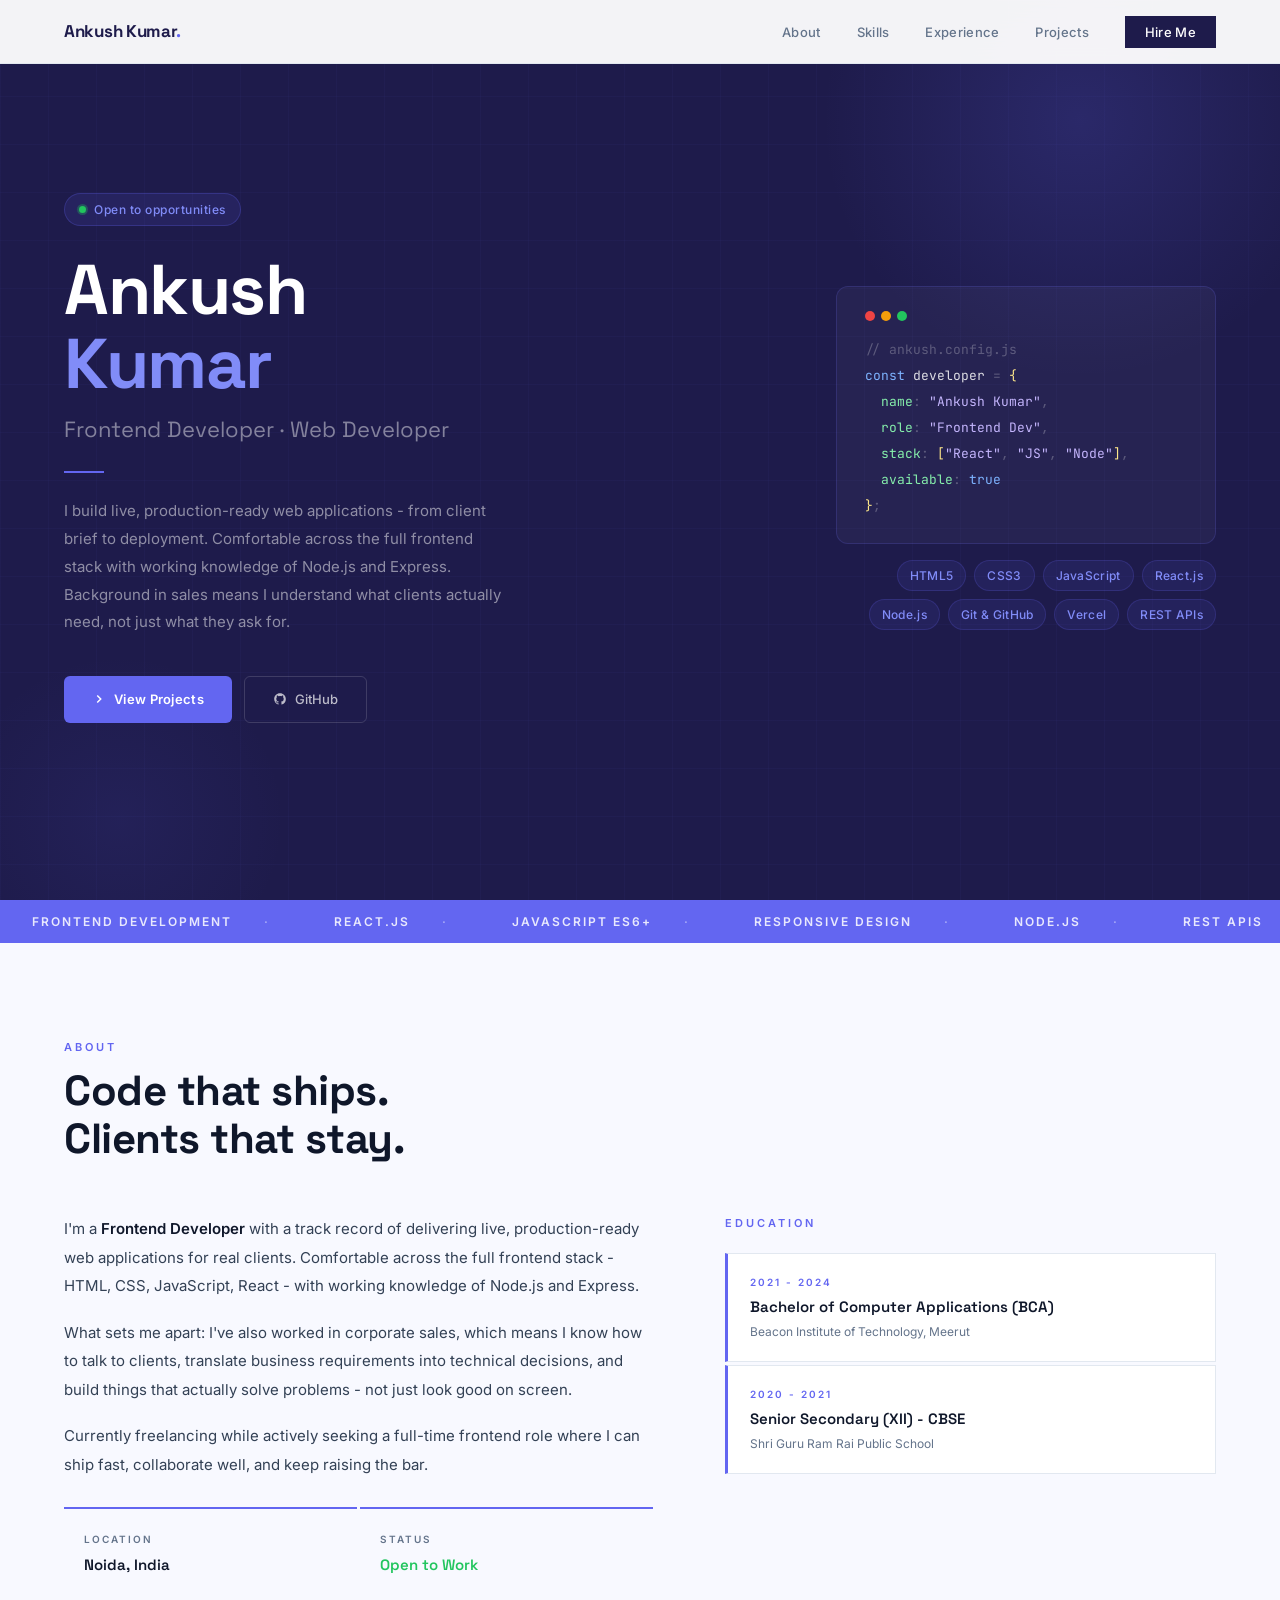
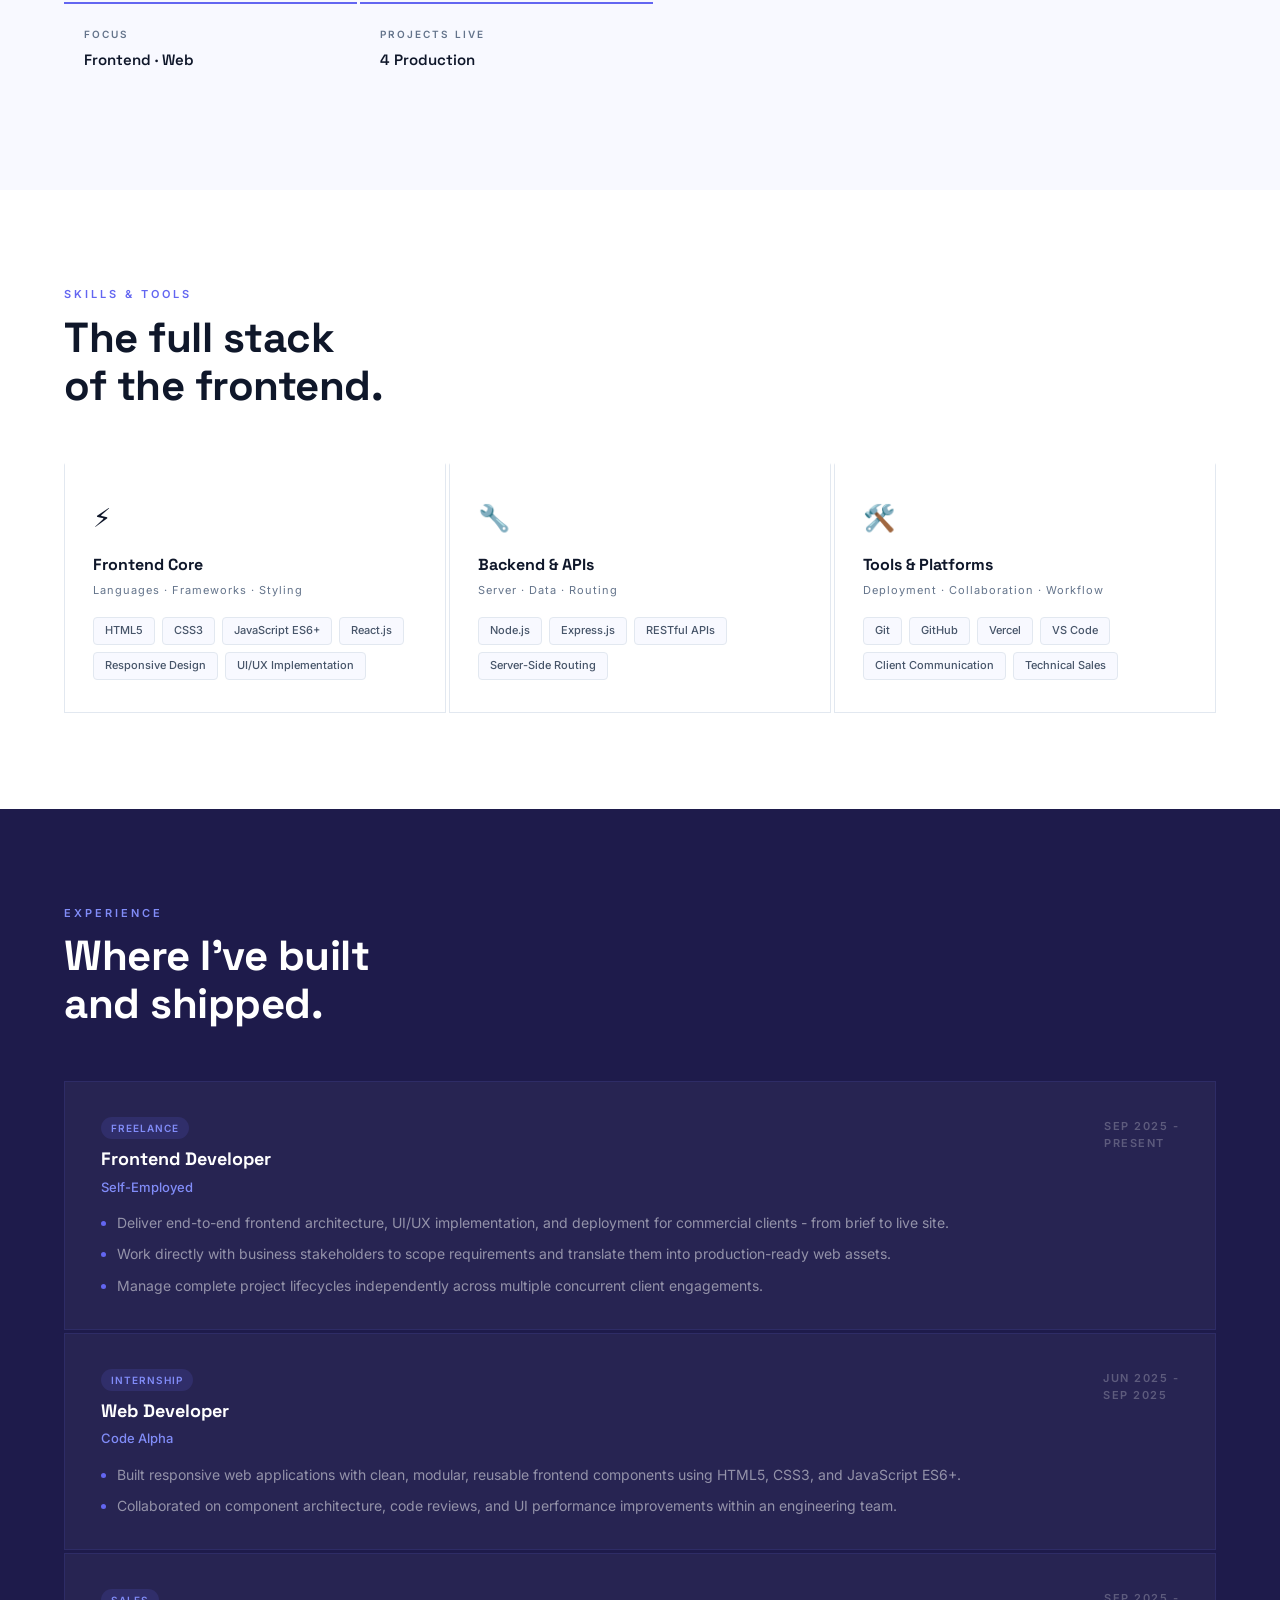
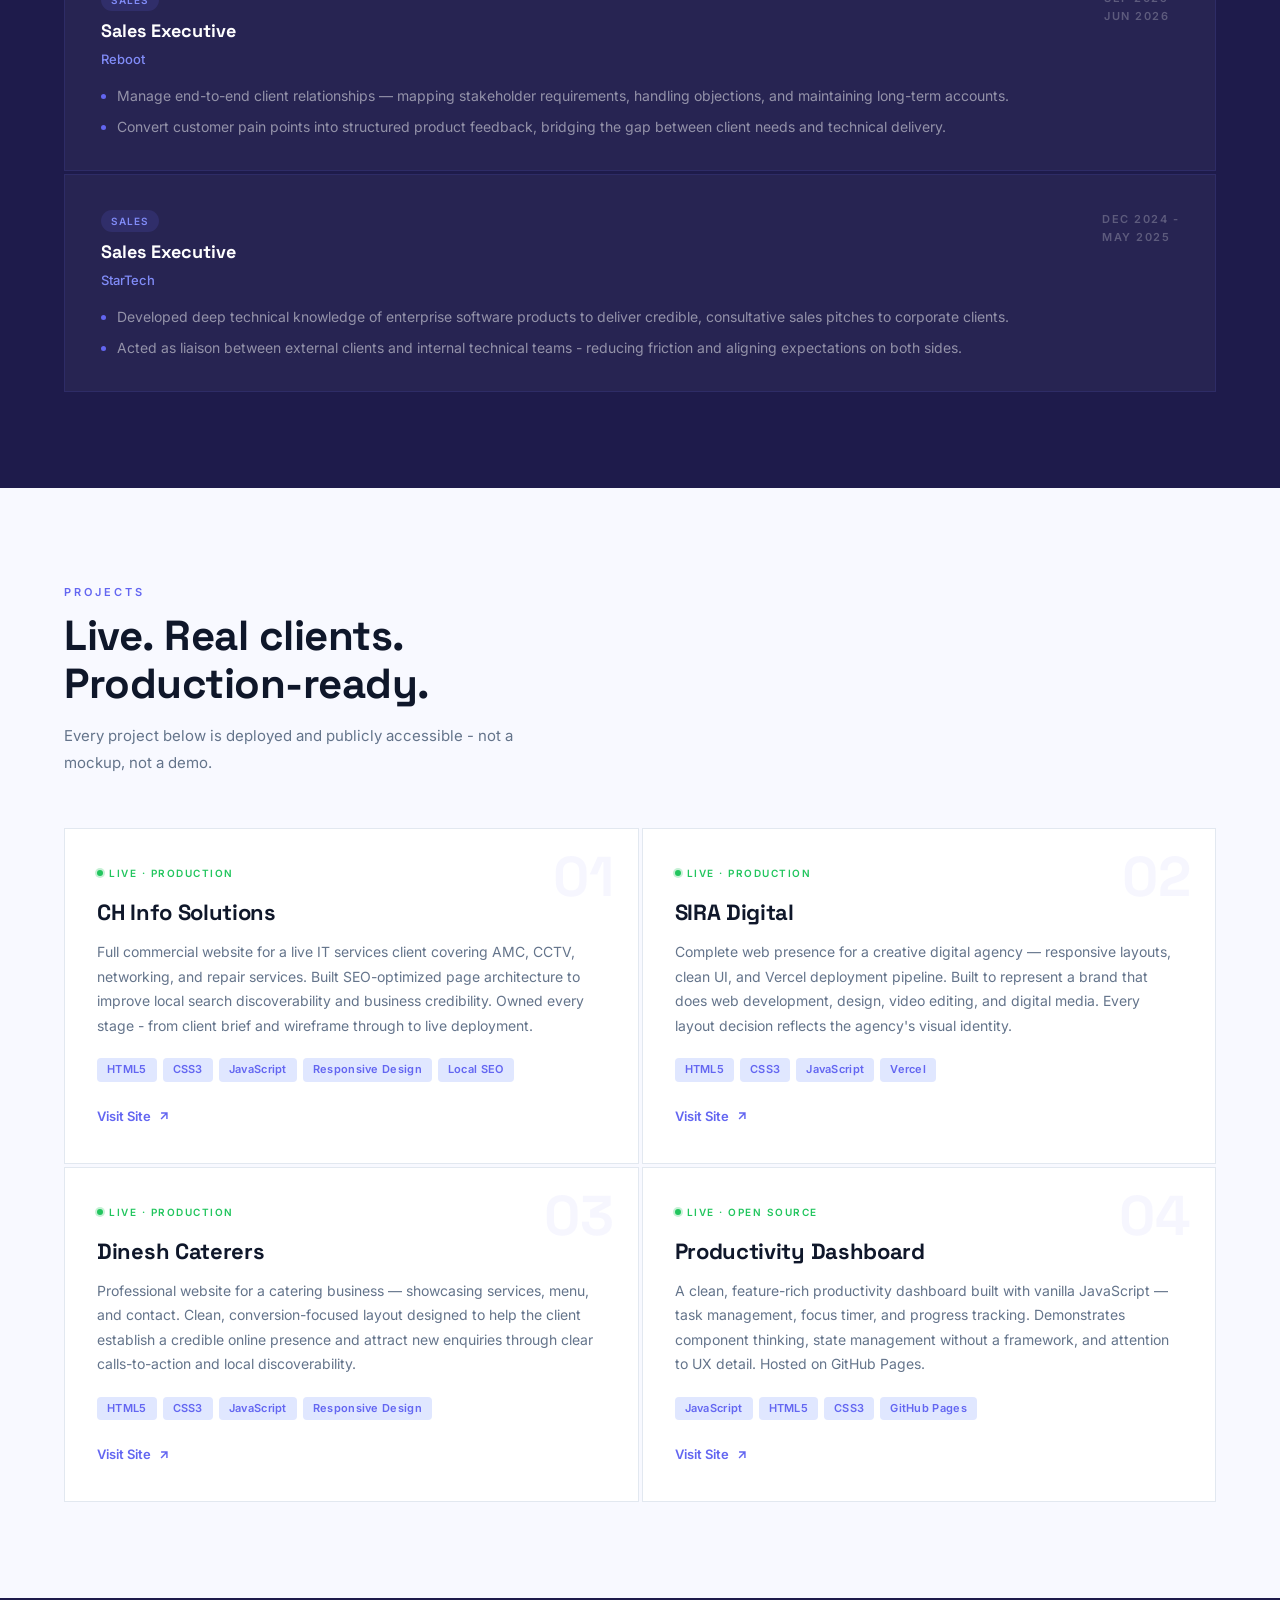
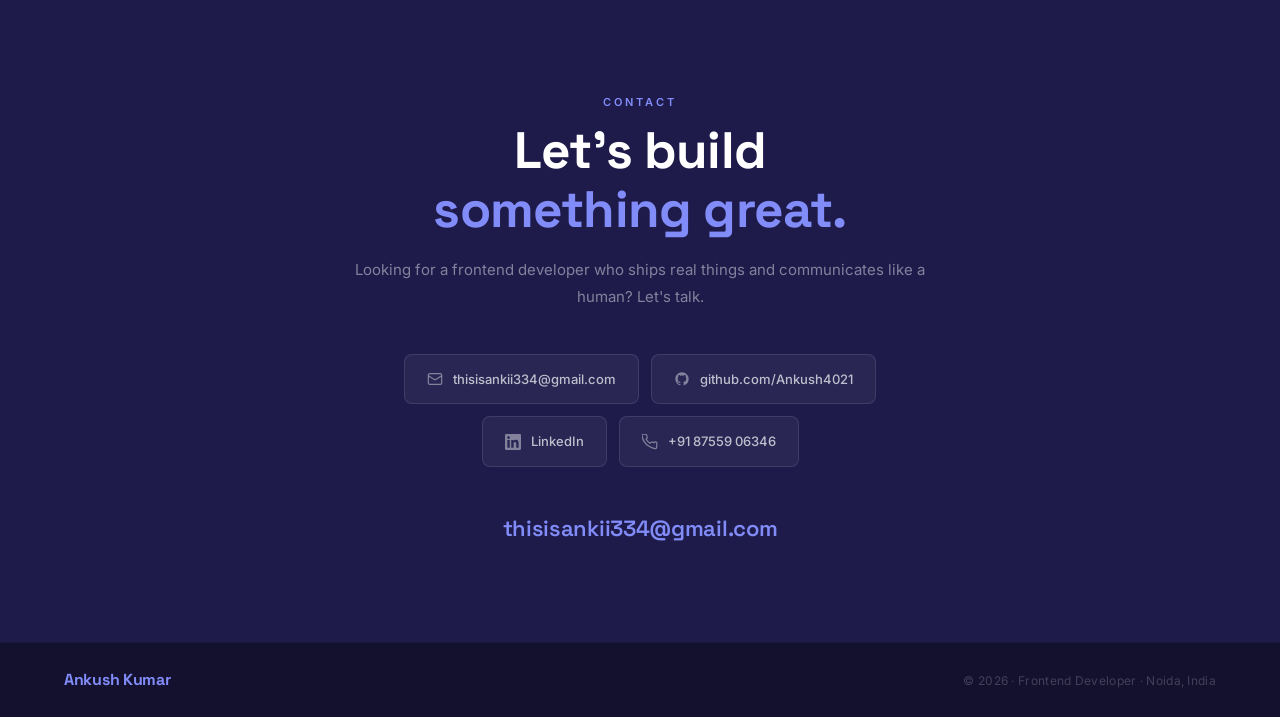
==== ankush-portfolio.html @ cf4b11f2 "Portfolio" ====
<!DOCTYPE html>
<html lang="en">
<head>
  <meta charset="UTF-8">
  <meta name="viewport" content="width=device-width, initial-scale=1.0">
  <title>Ankush Kumar — Frontend Developer</title>
  <meta name="description" content="Frontend Developer building production-ready web applications. HTML, CSS, JavaScript, React — Noida, India.">
  <link rel="preconnect" href="https://fonts.googleapis.com">
  <link rel="preconnect" href="https://fonts.gstatic.com" crossorigin>
  <link href="https://fonts.googleapis.com/css2?family=Inter:wght@300;400;500;600&family=Space+Grotesk:wght@400;500;600;700;800&family=JetBrains+Mono:wght@400;500&display=swap" rel="stylesheet">
  <link rel="stylesheet" href="ankush-portfolio.css">
</head>
<body>

<!-- ── NAV ───────────────────────────────────── -->
<nav>
  <a href="#" class="nav-logo">Ankush Kumar<span>.</span></a>
  <ul class="nav-links">
    <li><a href="#about">About</a></li>
    <li><a href="#skills">Skills</a></li>
    <li><a href="#experience">Experience</a></li>
    <li><a href="#projects">Projects</a></li>
    <li><a href="#contact" class="nav-cta">Hire Me</a></li>
  </ul>
</nav>

<!-- ── HERO ──────────────────────────────────── -->
<section class="hero" id="home">
  <div class="hero-glow"></div>
  <div class="hero-glow2"></div>

  <div class="hero-left">
    <div class="hero-badge">Open to opportunities</div>
    <h1 class="hero-name">Ankush<br><span>Kumar</span></h1>
    <p class="hero-role">Frontend Developer · Web Developer</p>
    <div class="hero-divider"></div>
    <p class="hero-bio">
      I build live, production-ready web applications - from client brief to deployment. 
      Comfortable across the full frontend stack with working knowledge of Node.js and Express. 
      Background in sales means I understand what clients actually need, not just what they ask for.
    </p>
    <div class="hero-ctas">
      <a href="#projects" class="btn-primary">
        <svg width="14" height="14" viewBox="0 0 24 24" fill="none" stroke="currentColor" stroke-width="2.5"><path d="M9 18l6-6-6-6"/></svg>
        View Projects
      </a>
      <a href="https://github.com/Ankush4021" target="_blank" class="btn-outline">
        <svg width="14" height="14" viewBox="0 0 24 24" fill="currentColor"><path d="M12 2C6.477 2 2 6.484 2 12.017c0 4.425 2.865 8.18 6.839 9.504.5.092.682-.217.682-.483 0-.237-.008-.868-.013-1.703-2.782.605-3.369-1.343-3.369-1.343-.454-1.158-1.11-1.466-1.11-1.466-.908-.62.069-.608.069-.608 1.003.07 1.531 1.032 1.531 1.032.892 1.53 2.341 1.088 2.91.832.092-.647.35-1.088.636-1.338-2.22-.253-4.555-1.113-4.555-4.951 0-1.093.39-1.988 1.029-2.688-.103-.253-.446-1.272.098-2.65 0 0 .84-.27 2.75 1.026A9.564 9.564 0 0112 6.844c.85.004 1.705.115 2.504.337 1.909-1.296 2.747-1.027 2.747-1.027.546 1.379.202 2.398.1 2.651.64.7 1.028 1.595 1.028 2.688 0 3.848-2.339 4.695-4.566 4.943.359.309.678.92.678 1.855 0 1.338-.012 2.419-.012 2.747 0 .268.18.58.688.482A10.019 10.019 0 0022 12.017C22 6.484 17.522 2 12 2z"/></svg>
        GitHub
      </a>
    </div>
  </div>

  <div class="hero-right">
    <div class="hero-code-card">
      <div class="hcc-dots">
        <span></span><span></span><span></span>
      </div>
      <div class="hcc-code">
        <div><span class="c-grey">// ankush.config.js</span></div>
        <div><span class="c-blue">const</span> <span class="c-white">developer</span> <span class="c-grey">=</span> <span class="c-yellow">{</span></div>
        <div>&nbsp;&nbsp;<span class="c-green">name</span><span class="c-grey">:</span> <span class="c-purple">"Ankush Kumar"</span><span class="c-grey">,</span></div>
        <div>&nbsp;&nbsp;<span class="c-green">role</span><span class="c-grey">:</span> <span class="c-purple">"Frontend Dev"</span><span class="c-grey">,</span></div>
        <div>&nbsp;&nbsp;<span class="c-green">stack</span><span class="c-grey">:</span> <span class="c-yellow">[</span><span class="c-purple">"React"</span><span class="c-grey">,</span> <span class="c-purple">"JS"</span><span class="c-grey">,</span> <span class="c-purple">"Node"</span><span class="c-yellow">]</span><span class="c-grey">,</span></div>
        <div>&nbsp;&nbsp;<span class="c-green">available</span><span class="c-grey">:</span> <span class="c-blue">true</span></div>
        <div><span class="c-yellow">}</span><span class="c-grey">;</span><span class="cursor-blink" style="color:var(--electric2)">▌</span></div>
      </div>
    </div>
    <div class="hero-stack-pills">
      <span class="stack-pill">HTML5</span>
      <span class="stack-pill">CSS3</span>
      <span class="stack-pill">JavaScript</span>
      <span class="stack-pill">React.js</span>
      <span class="stack-pill">Node.js</span>
      <span class="stack-pill">Git & GitHub</span>
      <span class="stack-pill">Vercel</span>
      <span class="stack-pill">REST APIs</span>
    </div>
  </div>
</section>

<!-- ── TICKER ─────────────────────────────────── -->
<div class="ticker">
  <div class="ticker-track">
    <span class="ticker-item">Frontend Development</span>
    <span class="ticker-item">React.js</span>
    <span class="ticker-item">JavaScript ES6+</span>
    <span class="ticker-item">Responsive Design</span>
    <span class="ticker-item">Node.js</span>
    <span class="ticker-item">REST APIs</span>
    <span class="ticker-item">Git & GitHub</span>
    <span class="ticker-item">Vercel Deployment</span>
    <span class="ticker-item">UI/UX Implementation</span>
    <span class="ticker-item">Client Solutions</span>
    <!-- duplicate for seamless loop -->
    <span class="ticker-item">Frontend Development</span>
    <span class="ticker-item">React.js</span>
    <span class="ticker-item">JavaScript ES6+</span>
    <span class="ticker-item">Responsive Design</span>
    <span class="ticker-item">Node.js</span>
    <span class="ticker-item">REST APIs</span>
    <span class="ticker-item">Git & GitHub</span>
    <span class="ticker-item">Vercel Deployment</span>
    <span class="ticker-item">UI/UX Implementation</span>
    <span class="ticker-item">Client Solutions</span>
  </div>
</div>

<!-- ── ABOUT ──────────────────────────────────── -->
<section id="about" class="section section--alt">
  <div class="rv">
    <div class="eyebrow">About</div>
    <h2 class="section-heading">Code that ships.<br>Clients that stay.</h2>
  </div>
  <div class="about-grid">
    <div class="about-body rv d1">
      <p>
        I'm a <strong>Frontend Developer</strong> with a track record of delivering live, production-ready web applications for real clients. Comfortable across the full frontend stack - HTML, CSS, JavaScript, React - with working knowledge of Node.js and Express.
      </p>
      <p>
        What sets me apart: I've also worked in corporate sales, which means I know how to talk to clients, translate business requirements into technical decisions, and build things that actually solve problems - not just look good on screen.
      </p>
      <p>
        Currently freelancing while actively seeking a full-time frontend role where I can ship fast, collaborate well, and keep raising the bar.
      </p>
      <div class="about-highlights">
        <div class="ah-card">
          <div class="ah-label">Location</div>
          <div class="ah-value">Noida, India</div>
        </div>
        <div class="ah-card">
          <div class="ah-label">Status</div>
          <div class="ah-value" style="color:#22c55e">Open to Work</div>
        </div>
        <div class="ah-card">
          <div class="ah-label">Focus</div>
          <div class="ah-value">Frontend · Web</div>
        </div>
        <div class="ah-card">
          <div class="ah-label">Projects Live</div>
          <div class="ah-value">4 Production</div>
        </div>
      </div>
    </div>
    <div class="rv d2">
      <div class="eyebrow" style="margin-bottom: 20px;">Education</div>
      <div class="edu-stack">
        <div class="edu-item">
          <div class="edu-year">2021 - 2024</div>
          <div class="edu-deg">Bachelor of Computer Applications (BCA)</div>
          <div class="edu-inst">Beacon Institute of Technology, Meerut</div>
        </div>
        <div class="edu-item">
          <div class="edu-year">2020 - 2021</div>
          <div class="edu-deg">Senior Secondary (XII) - CBSE</div>
          <div class="edu-inst">Shri Guru Ram Rai Public School</div>
        </div>
      </div>
    </div>
  </div>
</section>

<!-- ── SKILLS ─────────────────────────────────── -->
<section id="skills" class="section">
  <div class="rv">
    <div class="eyebrow">Skills & Tools</div>
    <h2 class="section-heading">The full stack<br>of the frontend.</h2>
  </div>
  <div class="skills-grid">
    <div class="skill-card rv d1">
      <div class="skill-icon">⚡</div>
      <div class="skill-cat">Frontend Core</div>
      <div class="skill-sub">Languages · Frameworks · Styling</div>
      <div class="tags">
        <span class="tag">HTML5</span>
        <span class="tag">CSS3</span>
        <span class="tag">JavaScript ES6+</span>
        <span class="tag">React.js</span>
        <span class="tag">Responsive Design</span>
        <span class="tag">UI/UX Implementation</span>
      </div>
    </div>
    <div class="skill-card rv d2">
      <div class="skill-icon">🔧</div>
      <div class="skill-cat">Backend & APIs</div>
      <div class="skill-sub">Server · Data · Routing</div>
      <div class="tags">
        <span class="tag">Node.js</span>
        <span class="tag">Express.js</span>
        <span class="tag">RESTful APIs</span>
        <span class="tag">Server-Side Routing</span>
      </div>
    </div>
    <div class="skill-card rv d3">
      <div class="skill-icon">🛠️</div>
      <div class="skill-cat">Tools & Platforms</div>
      <div class="skill-sub">Deployment · Collaboration · Workflow</div>
      <div class="tags">
        <span class="tag">Git</span>
        <span class="tag">GitHub</span>
        <span class="tag">Vercel</span>
        <span class="tag">VS Code</span>
        <span class="tag">Client Communication</span>
        <span class="tag">Technical Sales</span>
      </div>
    </div>
  </div>
</section>

<!-- ── EXPERIENCE ─────────────────────────────── -->
<section id="experience" class="section section--dark">
  <div class="rv">
    <div class="eyebrow" style="color:var(--electric2)">Experience</div>
    <h2 class="section-heading section-heading--light">Where I've built<br>and shipped.</h2>
  </div>
  <div class="exp-list">

    <div class="exp-card rv d1">
      <div>
        <div class="exp-type">Freelance</div>
        <div class="exp-role">Frontend Developer</div>
        <div class="exp-company">Self-Employed</div>
        <ul class="exp-points">
          <li>Deliver end-to-end frontend architecture, UI/UX implementation, and deployment for commercial clients - from brief to live site.</li>
          <li>Work directly with business stakeholders to scope requirements and translate them into production-ready web assets.</li>
          <li>Manage complete project lifecycles independently across multiple concurrent client engagements.</li>
        </ul>
      </div>
      <div class="exp-period">Sep 2025 -<br>Present</div>
    </div>

    <div class="exp-card rv d2">
      <div>
        <div class="exp-type">Internship</div>
        <div class="exp-role">Web Developer</div>
        <div class="exp-company">Code Alpha</div>
        <ul class="exp-points">
          <li>Built responsive web applications with clean, modular, reusable frontend components using HTML5, CSS3, and JavaScript ES6+.</li>
          <li>Collaborated on component architecture, code reviews, and UI performance improvements within an engineering team.</li>
        </ul>
      </div>
      <div class="exp-period">Jun 2025 -<br>Sep 2025</div>
    </div>

    <div class="exp-card rv d3">
      <div>
        <div class="exp-type">Sales</div>
        <div class="exp-role">Sales Executive</div>
        <div class="exp-company">Reboot</div>
        <ul class="exp-points">
          <li>Manage end-to-end client relationships — mapping stakeholder requirements, handling objections, and maintaining long-term accounts.</li>
          <li>Convert customer pain points into structured product feedback, bridging the gap between client needs and technical delivery.</li>
        </ul>
      </div>
      <div class="exp-period">Sep 2025 -<br>Jun 2026</div>
    </div>

    <div class="exp-card rv d4">
      <div>
        <div class="exp-type">Sales</div>
        <div class="exp-role">Sales Executive</div>
        <div class="exp-company">StarTech</div>
        <ul class="exp-points">
          <li>Developed deep technical knowledge of enterprise software products to deliver credible, consultative sales pitches to corporate clients.</li>
          <li>Acted as liaison between external clients and internal technical teams - reducing friction and aligning expectations on both sides.</li>
        </ul>
      </div>
      <div class="exp-period">Dec 2024 -<br>May 2025</div>
    </div>

  </div>
</section>

<!-- ── PROJECTS ───────────────────────────────── -->
<section id="projects" class="section section--alt">
  <div class="rv">
    <div class="eyebrow">Projects</div>
    <h2 class="section-heading">Live. Real clients.<br>Production-ready.</h2>
    <p class="section-sub">Every project below is deployed and publicly accessible - not a mockup, not a demo.</p>
  </div>
  <div class="projects-grid">

    <div class="proj-card rv d1">
      <div class="proj-num">01</div>
      <div class="proj-live">Live · Production</div>
      <div class="proj-title">CH Info Solutions</div>
      <p class="proj-desc">
        Full commercial website for a live IT services client covering AMC, CCTV, networking, and repair services. Built SEO-optimized page architecture to improve local search discoverability and business credibility. Owned every stage - from client brief and wireframe through to live deployment.
      </p>
      <div class="proj-stack">
        <span class="proj-tag">HTML5</span>
        <span class="proj-tag">CSS3</span>
        <span class="proj-tag">JavaScript</span>
        <span class="proj-tag">Responsive Design</span>
        <span class="proj-tag">Local SEO</span>
      </div>
      <a href="https://www.chinfosolutions.com/" target="_blank" class="proj-link">
        Visit Site
        <svg viewBox="0 0 24 24" fill="none" stroke="currentColor" stroke-width="2.5"><path d="M7 17L17 7M7 7h10v10"/></svg>
      </a>
    </div>

    <div class="proj-card rv d2">
      <div class="proj-num">02</div>
      <div class="proj-live">Live · Production</div>
      <div class="proj-title">SIRA Digital</div>
      <p class="proj-desc">
        Complete web presence for a creative digital agency — responsive layouts, clean UI, and Vercel deployment pipeline. Built to represent a brand that does web development, design, video editing, and digital media. Every layout decision reflects the agency's visual identity.
      </p>
      <div class="proj-stack">
        <span class="proj-tag">HTML5</span>
        <span class="proj-tag">CSS3</span>
        <span class="proj-tag">JavaScript</span>
        <span class="proj-tag">Vercel</span>
      </div>
      <a href="https://sira-digital-agency-pfki.vercel.app/" target="_blank" class="proj-link">
        Visit Site
        <svg viewBox="0 0 24 24" fill="none" stroke="currentColor" stroke-width="2.5"><path d="M7 17L17 7M7 7h10v10"/></svg>
      </a>
    </div>

    <div class="proj-card rv d3">
      <div class="proj-num">03</div>
      <div class="proj-live">Live · Production</div>
      <div class="proj-title">Dinesh Caterers</div>
      <p class="proj-desc">
        Professional website for a catering business — showcasing services, menu, and contact. Clean, conversion-focused layout designed to help the client establish a credible online presence and attract new enquiries through clear calls-to-action and local discoverability.
      </p>
      <div class="proj-stack">
        <span class="proj-tag">HTML5</span>
        <span class="proj-tag">CSS3</span>
        <span class="proj-tag">JavaScript</span>
        <span class="proj-tag">Responsive Design</span>
      </div>
      <a href="https://dineshcaterers.com/" target="_blank" class="proj-link">
        Visit Site
        <svg viewBox="0 0 24 24" fill="none" stroke="currentColor" stroke-width="2.5"><path d="M7 17L17 7M7 7h10v10"/></svg>
      </a>
    </div>

    <div class="proj-card rv d4">
      <div class="proj-num">04</div>
      <div class="proj-live">Live · Open Source</div>
      <div class="proj-title">Productivity Dashboard</div>
      <p class="proj-desc">
        A clean, feature-rich productivity dashboard built with vanilla JavaScript — task management, focus timer, and progress tracking. Demonstrates component thinking, state management without a framework, and attention to UX detail. Hosted on GitHub Pages.
      </p>
      <div class="proj-stack">
        <span class="proj-tag">JavaScript</span>
        <span class="proj-tag">HTML5</span>
        <span class="proj-tag">CSS3</span>
        <span class="proj-tag">GitHub Pages</span>
      </div>
      <a href="https://ankush4021.github.io/Productivity-DashBoard/" target="_blank" class="proj-link">
        Visit Site
        <svg viewBox="0 0 24 24" fill="none" stroke="currentColor" stroke-width="2.5"><path d="M7 17L17 7M7 7h10v10"/></svg>
      </a>
    </div>

  </div>
</section>

<!-- ── CONTACT ────────────────────────────────── -->
<section id="contact" class="section section--dark">
  <div class="contact-inner">
    <div class="eyebrow rv" style="color:var(--electric2)">Contact</div>
    <h2 class="contact-heading rv d1">
      Let's build<br><span>something great.</span>
    </h2>
    <p class="contact-sub rv d2">
      Looking for a frontend developer who ships real things and communicates like a human? Let's talk.
    </p>
    <div class="contact-links rv d3">
      <a href="mailto:thisisankii334@gmail.com" class="contact-link">
        <svg viewBox="0 0 24 24" fill="none" stroke="currentColor" stroke-width="1.8"><rect x="2" y="4" width="20" height="16" rx="2"/><path d="m22 7-8.97 5.7a1.94 1.94 0 0 1-2.06 0L2 7"/></svg>
        thisisankii334@gmail.com
      </a>
      <a href="https://github.com/Ankush4021" target="_blank" class="contact-link">
        <svg viewBox="0 0 24 24" fill="currentColor"><path d="M12 2C6.477 2 2 6.484 2 12.017c0 4.425 2.865 8.18 6.839 9.504.5.092.682-.217.682-.483 0-.237-.008-.868-.013-1.703-2.782.605-3.369-1.343-3.369-1.343-.454-1.158-1.11-1.466-1.11-1.466-.908-.62.069-.608.069-.608 1.003.07 1.531 1.032 1.531 1.032.892 1.53 2.341 1.088 2.91.832.092-.647.35-1.088.636-1.338-2.22-.253-4.555-1.113-4.555-4.951 0-1.093.39-1.988 1.029-2.688-.103-.253-.446-1.272.098-2.65 0 0 .84-.27 2.75 1.026A9.564 9.564 0 0112 6.844c.85.004 1.705.115 2.504.337 1.909-1.296 2.747-1.027 2.747-1.027.546 1.379.202 2.398.1 2.651.64.7 1.028 1.595 1.028 2.688 0 3.848-2.339 4.695-4.566 4.943.359.309.678.92.678 1.855 0 1.338-.012 2.419-.012 2.747 0 .268.18.58.688.482A10.019 10.019 0 0022 12.017C22 6.484 17.522 2 12 2z"/></svg>
        github.com/Ankush4021
      </a>
      <a href="https://www.linkedin.com/in/ankush-kumar-b07173226" target="_blank" class="contact-link">
        <svg viewBox="0 0 24 24" fill="currentColor"><path d="M20.447 20.452h-3.554v-5.569c0-1.328-.027-3.037-1.852-3.037-1.853 0-2.136 1.445-2.136 2.939v5.667H9.351V9h3.414v1.561h.046c.477-.9 1.637-1.85 3.37-1.85 3.601 0 4.267 2.37 4.267 5.455v6.286zM5.337 7.433a2.062 2.062 0 01-2.063-2.065 2.064 2.064 0 112.063 2.065zm1.782 13.019H3.555V9h3.564v11.452zM22.225 0H1.771C.792 0 0 .774 0 1.729v20.542C0 23.227.792 24 1.771 24h20.451C23.2 24 24 23.227 24 22.271V1.729C24 .774 23.2 0 22.222 0h.003z"/></svg>
        LinkedIn
      </a>
      <a href="tel:+918755906346" class="contact-link">
        <svg viewBox="0 0 24 24" fill="none" stroke="currentColor" stroke-width="1.8"><path d="M22 16.92v3a2 2 0 01-2.18 2 19.79 19.79 0 01-8.63-3.07A19.5 19.5 0 013.07 11a19.79 19.79 0 01-3.07-8.67A2 2 0 012 .18h3a2 2 0 012 1.72 12.84 12.84 0 00.7 2.81 2 2 0 01-.45 2.11L6.09 7.91a16 16 0 006 6l1.27-1.27a2 2 0 012.11-.45 12.84 12.84 0 002.81.7A2 2 0 0122 14.92v2z"/></svg>
        +91 87559 06346
      </a>
    </div>
    <a href="mailto:thisisankii334@gmail.com" class="contact-email rv d4">thisisankii334@gmail.com</a>
  </div>
</section>

<!-- ── FOOTER ─────────────────────────────────── -->
<footer>
  <div class="footer-logo">Ankush Kumar</div>
  <p>© 2026 · Frontend Developer · Noida, India</p>
</footer>

<script src="ankush-portfolio.js"></script>
</body>
</html>
---- ankush-portfolio.css ----
/* ─── TOKENS ─────────────────────────────────── */
:root {
  --midnight: #1e1b4b;
  --midnight2: #27244f;
  --electric: #6366f1;
  --electric2: #818cf8;
  --electric-pale: #e0e7ff;
  --white: #ffffff;
  --off: #f8f9ff;
  --text: #0f172a;
  --muted: #64748b;
  --border: #e2e8f0;
  --border-indigo: rgba(99,102,241,0.15);
}

/* ─── RESET ──────────────────────────────────── */
*, *::before, *::after { box-sizing: border-box; margin: 0; padding: 0; }
html { scroll-behavior: smooth; font-size: 16px; }
body {
  font-family: 'Inter', system-ui, sans-serif;
  font-weight: 400;
  color: var(--text);
  background: var(--white);
  line-height: 1.6;
  overflow-x: hidden;
  -webkit-font-smoothing: antialiased;
}
img { display: block; max-width: 100%; }
a { text-decoration: none; color: inherit; }

/* ─── NAV ────────────────────────────────────── */
nav {
  position: fixed; top: 0; left: 0; right: 0; z-index: 100;
  display: flex; justify-content: space-between; align-items: center;
  padding: 0 64px; height: 64px;
  background: rgba(255,255,255,0.95);
  backdrop-filter: blur(16px);
  border-bottom: 1px solid var(--border);
  transition: box-shadow 0.3s;
}
nav.scrolled { box-shadow: 0 1px 24px rgba(30,27,75,0.07); }
.nav-logo {
  font-family: 'Space Grotesk', sans-serif;
  font-size: 17px; font-weight: 700;
  letter-spacing: -0.3px; color: var(--midnight);
}
.nav-logo span { color: var(--electric); }
.nav-links { display: flex; gap: 36px; list-style: none; }
.nav-links a {
  font-size: 13px; font-weight: 500; letter-spacing: 0.3px;
  color: var(--muted); transition: color 0.2s;
}
.nav-links a:hover { color: var(--electric); }
.nav-cta {
  background: var(--midnight); color: #fff !important;
  padding: 8px 20px; font-size: 13px !important;
  font-weight: 500 !important; transition: background 0.2s !important;
  letter-spacing: 0.3px !important;
}
.nav-cta:hover { background: var(--electric) !important; color: #fff !important; }

/* ─── HERO ───────────────────────────────────── */
.hero {
  min-height: 100vh;
  background: var(--midnight);
  display: grid;
  grid-template-columns: 1fr 1fr;
  align-items: center;
  padding: 80px 64px 64px;
  position: relative;
  overflow: hidden;
  gap: 48px;
}
/* Subtle grid texture */
.hero::before {
  content: '';
  position: absolute; inset: 0;
  background-image:
    linear-gradient(rgba(99,102,241,0.04) 1px, transparent 1px),
    linear-gradient(90deg, rgba(99,102,241,0.04) 1px, transparent 1px);
  background-size: 48px 48px;
  pointer-events: none;
}
.hero-glow {
  position: absolute; top: -160px; right: -80px;
  width: 560px; height: 560px; border-radius: 50%;
  background: radial-gradient(circle, rgba(99,102,241,0.18) 0%, transparent 65%);
  pointer-events: none;
}
.hero-glow2 {
  position: absolute; bottom: -100px; left: -60px;
  width: 360px; height: 360px; border-radius: 50%;
  background: radial-gradient(circle, rgba(99,102,241,0.08) 0%, transparent 65%);
  pointer-events: none;
}

.hero-left { position: relative; z-index: 2; }
.hero-badge {
  display: inline-flex; align-items: center; gap: 8px;
  background: rgba(99,102,241,0.12);
  border: 1px solid rgba(99,102,241,0.25);
  padding: 6px 14px; border-radius: 100px;
  font-size: 12px; font-weight: 500; color: var(--electric2);
  letter-spacing: 0.5px; margin-bottom: 28px;
  opacity: 0; animation: fadeUp 0.6s ease 0.1s forwards;
}
.hero-badge::before {
  content: ''; width: 7px; height: 7px; border-radius: 50%;
  background: #22c55e; flex-shrink: 0;
  box-shadow: 0 0 0 2px rgba(34,197,94,0.3);
}
.hero-name {
  font-family: 'Space Grotesk', sans-serif;
  font-size: clamp(44px, 5.5vw, 72px);
  font-weight: 700; line-height: 1.05;
  color: #fff; letter-spacing: -1.5px;
  margin-bottom: 10px;
  opacity: 0; animation: fadeUp 0.6s ease 0.25s forwards;
}
.hero-name span { color: var(--electric2); }
.hero-role {
  font-family: 'Space Grotesk', sans-serif;
  font-size: clamp(16px, 2vw, 22px);
  font-weight: 400; color: rgba(255,255,255,0.45);
  margin-bottom: 24px;
  opacity: 0; animation: fadeUp 0.6s ease 0.38s forwards;
}
.hero-divider {
  width: 40px; height: 2px;
  background: var(--electric);
  margin-bottom: 24px;
  opacity: 0; animation: fadeUp 0.6s ease 0.45s forwards;
}
.hero-bio {
  font-size: 15px; color: rgba(255,255,255,0.5);
  line-height: 1.85; max-width: 440px; margin-bottom: 40px;
  opacity: 0; animation: fadeUp 0.6s ease 0.55s forwards;
}
.hero-ctas {
  display: flex; gap: 12px; flex-wrap: wrap;
  opacity: 0; animation: fadeUp 0.6s ease 0.65s forwards;
}
.btn-primary {
  background: var(--electric); color: #fff;
  padding: 12px 28px; font-size: 13px; font-weight: 600;
  letter-spacing: 0.3px; border-radius: 6px;
  transition: all 0.2s; display: inline-flex; align-items: center; gap: 8px;
}
.btn-primary:hover { background: var(--electric2); transform: translateY(-1px); }
.btn-outline {
  border: 1px solid rgba(255,255,255,0.15); color: rgba(255,255,255,0.7);
  padding: 12px 28px; font-size: 13px; font-weight: 500;
  border-radius: 6px; transition: all 0.2s;
  display: inline-flex; align-items: center; gap: 8px;
}
.btn-outline:hover { border-color: var(--electric2); color: var(--electric2); }

/* Hero right — tech stack visual */
.hero-right {
  position: relative; z-index: 2;
  display: flex; flex-direction: column;
  align-items: flex-end; gap: 16px;
  opacity: 0; animation: fadeIn 1s ease 0.8s forwards;
}
.hero-code-card {
  background: rgba(255,255,255,0.04);
  border: 1px solid rgba(99,102,241,0.2);
  border-radius: 12px; padding: 24px 28px;
  width: 100%; max-width: 380px;
  backdrop-filter: blur(8px);
}
.hcc-dots { display: flex; gap: 6px; margin-bottom: 16px; }
.hcc-dots span {
  width: 10px; height: 10px; border-radius: 50%;
}
.hcc-dots span:nth-child(1) { background: #ef4444; }
.hcc-dots span:nth-child(2) { background: #f59e0b; }
.hcc-dots span:nth-child(3) { background: #22c55e; }
.hcc-code { font-family: 'JetBrains Mono', 'Fira Code', monospace; font-size: 13px; line-height: 2; }
.c-grey { color: rgba(255,255,255,0.25); }
.c-blue { color: #7eb3ff; }
.c-green { color: #86efac; }
.c-purple { color: #c4b5fd; }
.c-yellow { color: #fde68a; }
.c-white { color: rgba(255,255,255,0.85); }

.hero-stack-pills {
  display: flex; flex-wrap: wrap; gap: 8px;
  justify-content: flex-end; max-width: 380px;
}
.stack-pill {
  background: rgba(99,102,241,0.1);
  border: 1px solid rgba(99,102,241,0.2);
  color: var(--electric2); font-size: 12px; font-weight: 500;
  padding: 5px 12px; border-radius: 100px; letter-spacing: 0.3px;
}

/* ─── TICKER ─────────────────────────────────── */
.ticker {
  overflow: hidden; background: var(--electric);
  padding: 12px 0;
}
.ticker-track {
  display: flex; gap: 0; width: max-content;
  animation: ticker 22s linear infinite;
}
.ticker-item {
  font-size: 12px; font-weight: 600; letter-spacing: 2px;
  text-transform: uppercase; color: rgba(255,255,255,0.85);
  white-space: nowrap; padding: 0 32px;
  display: flex; align-items: center; gap: 32px;
}
.ticker-item::after { content: '·'; opacity: 0.5; }

/* ─── SECTION COMMONS ────────────────────────── */
.section { padding: 96px 64px; }
.section--alt { background: var(--off); }
.section--dark { background: var(--midnight); }

.eyebrow {
  font-size: 11px; font-weight: 600; letter-spacing: 3px;
  text-transform: uppercase; color: var(--electric);
  margin-bottom: 10px;
}
.section-heading {
  font-family: 'Space Grotesk', sans-serif;
  font-size: clamp(28px, 3.5vw, 42px);
  font-weight: 700; letter-spacing: -0.5px;
  color: var(--text); line-height: 1.15; margin-bottom: 14px;
}
.section-heading--light { color: #fff; }
.section-sub {
  font-size: 15px; color: var(--muted);
  max-width: 480px; line-height: 1.8;
}
.section-sub--light { color: rgba(255,255,255,0.45); }

/* ─── ABOUT ──────────────────────────────────── */
.about-grid {
  display: grid; grid-template-columns: 1.2fr 1fr;
  gap: 72px; margin-top: 52px; align-items: start;
}
.about-body p { font-size: 15px; color: #334155; line-height: 1.9; margin-bottom: 18px; }
.about-body strong { color: var(--text); font-weight: 600; }

.about-highlights {
  display: grid; grid-template-columns: 1fr 1fr;
  gap: 3px; margin-top: 28px;
}
.ah-card {
  background: var(--off); padding: 22px 20px;
  border-top: 2px solid var(--electric);
}
.ah-label { font-size: 10px; font-weight: 600; letter-spacing: 2px; text-transform: uppercase; color: var(--muted); margin-bottom: 6px; }
.ah-value { font-family: 'Space Grotesk', sans-serif; font-size: 15px; font-weight: 600; color: var(--text); }

.edu-stack { display: flex; flex-direction: column; gap: 3px; }
.edu-item {
  background: var(--white); border: 1px solid var(--border);
  border-left: 3px solid var(--electric);
  padding: 20px 22px; transition: border-left-color 0.2s, box-shadow 0.2s;
}
.edu-item:hover { border-left-color: var(--electric2); box-shadow: 0 4px 16px rgba(99,102,241,0.08); }
.edu-year { font-size: 10px; letter-spacing: 2px; color: var(--electric); margin-bottom: 5px; font-weight: 600; }
.edu-deg { font-family: 'Space Grotesk', sans-serif; font-size: 15px; font-weight: 600; color: var(--text); margin-bottom: 3px; }
.edu-inst { font-size: 12px; color: var(--muted); }

/* ─── SKILLS ─────────────────────────────────── */
.skills-grid {
  display: grid; grid-template-columns: repeat(3, 1fr);
  gap: 3px; margin-top: 52px;
}
.skill-card {
  background: var(--white); padding: 32px 28px;
  border: 1px solid var(--border);
  border-top: 2px solid transparent;
  transition: border-top-color 0.25s, box-shadow 0.25s;
}
.skill-card:hover { border-top-color: var(--electric); box-shadow: 0 8px 32px rgba(99,102,241,0.08); }
.skill-icon { font-size: 26px; margin-bottom: 14px; }
.skill-cat { font-family: 'Space Grotesk', sans-serif; font-size: 16px; font-weight: 700; color: var(--text); margin-bottom: 4px; }
.skill-sub { font-size: 11px; color: var(--muted); letter-spacing: 1px; margin-bottom: 18px; }
.tags { display: flex; flex-wrap: wrap; gap: 7px; }
.tag {
  font-size: 11px; padding: 4px 11px; border-radius: 4px;
  border: 1px solid var(--border); color: #475569;
  background: var(--off); transition: all 0.2s; font-weight: 500;
}
.tag:hover { border-color: var(--electric); color: var(--electric); background: var(--electric-pale); }

/* ─── EXPERIENCE ─────────────────────────────── */
.exp-list { display: flex; flex-direction: column; gap: 3px; margin-top: 52px; }
.exp-card {
  background: rgba(255,255,255,0.04);
  border: 1px solid rgba(99,102,241,0.12);
  padding: 32px 36px;
  display: grid; grid-template-columns: 1fr auto;
  gap: 24px; align-items: start;
  transition: background 0.25s, border-color 0.25s;
}
.exp-card:hover { background: rgba(99,102,241,0.06); border-color: rgba(99,102,241,0.25); }
.exp-role {
  font-family: 'Space Grotesk', sans-serif;
  font-size: 18px; font-weight: 700; color: #fff; margin-bottom: 3px;
}
.exp-company { font-size: 13px; color: var(--electric2); font-weight: 500; margin-bottom: 14px; }
.exp-points { list-style: none; display: flex; flex-direction: column; gap: 8px; }
.exp-points li {
  font-size: 14px; color: rgba(255,255,255,0.5);
  padding-left: 16px; position: relative; line-height: 1.65;
}
.exp-points li::before {
  content: ''; position: absolute; left: 0; top: 10px;
  width: 5px; height: 5px; border-radius: 50%;
  background: var(--electric);
}
.exp-period {
  font-size: 11px; font-weight: 600; letter-spacing: 1.5px;
  text-transform: uppercase; color: rgba(255,255,255,0.25);
  white-space: nowrap; padding-top: 4px;
}
.exp-type {
  display: inline-block; font-size: 10px; font-weight: 600;
  letter-spacing: 1px; text-transform: uppercase;
  background: rgba(99,102,241,0.15); color: var(--electric2);
  padding: 3px 10px; border-radius: 100px; margin-bottom: 6px;
}

/* ─── PROJECTS ───────────────────────────────── */
.projects-grid {
  display: grid; grid-template-columns: repeat(2, 1fr);
  gap: 3px; margin-top: 52px;
}
.proj-card {
  background: var(--white); border: 1px solid var(--border);
  padding: 36px 32px; position: relative; overflow: hidden;
  transition: box-shadow 0.3s, border-color 0.3s;
  display: flex; flex-direction: column;
}
.proj-card:hover { box-shadow: 0 12px 40px rgba(99,102,241,0.1); border-color: var(--border-indigo); }
.proj-card::before {
  content: ''; position: absolute; top: 0; left: 0; right: 0; height: 2px;
  background: var(--electric); transform: scaleX(0); transform-origin: left;
  transition: transform 0.3s ease;
}
.proj-card:hover::before { transform: scaleX(1); }

.proj-num {
  font-family: 'Space Grotesk', sans-serif;
  font-size: 56px; font-weight: 800;
  color: rgba(99,102,241,0.06); line-height: 1;
  position: absolute; top: 20px; right: 24px;
}
.proj-live {
  display: inline-flex; align-items: center; gap: 6px;
  font-size: 10px; font-weight: 600; letter-spacing: 1.5px;
  text-transform: uppercase; color: #22c55e;
  margin-bottom: 14px;
}
.proj-live::before {
  content: ''; width: 6px; height: 6px; border-radius: 50%;
  background: #22c55e; box-shadow: 0 0 0 2px rgba(34,197,94,0.25);
}
.proj-title {
  font-family: 'Space Grotesk', sans-serif;
  font-size: 22px; font-weight: 700; color: var(--text);
  margin-bottom: 10px; letter-spacing: -0.3px;
}
.proj-desc { font-size: 14px; color: var(--muted); line-height: 1.75; margin-bottom: 20px; flex: 1; }
.proj-stack { display: flex; flex-wrap: wrap; gap: 6px; margin-bottom: 24px; }
.proj-tag {
  font-size: 11px; font-weight: 600; padding: 3px 10px;
  background: var(--electric-pale); color: var(--electric);
  border-radius: 4px; letter-spacing: 0.3px;
}
.proj-link {
  display: inline-flex; align-items: center; gap: 6px;
  font-size: 13px; font-weight: 600; color: var(--electric);
  transition: gap 0.2s;
}
.proj-link:hover { gap: 10px; }
.proj-link svg { width: 14px; height: 14px; }

/* ─── CONTACT ────────────────────────────────── */
.contact-inner {
  max-width: 600px; margin: 0 auto; text-align: center;
}
.contact-inner .eyebrow { justify-content: center; }
.contact-heading {
  font-family: 'Space Grotesk', sans-serif;
  font-size: clamp(32px, 4vw, 52px);
  font-weight: 700; letter-spacing: -0.8px;
  color: #fff; line-height: 1.15; margin-bottom: 16px;
}
.contact-heading span { color: var(--electric2); }
.contact-sub { font-size: 15px; color: rgba(255,255,255,0.45); line-height: 1.8; margin-bottom: 44px; }
.contact-links { display: flex; justify-content: center; gap: 12px; flex-wrap: wrap; margin-bottom: 44px; }
.contact-link {
  display: flex; align-items: center; gap: 10px;
  background: rgba(255,255,255,0.05);
  border: 1px solid rgba(255,255,255,0.1);
  padding: 14px 22px; font-size: 13px; font-weight: 500;
  color: rgba(255,255,255,0.7); border-radius: 8px;
  transition: all 0.25s;
}
.contact-link:hover {
  background: rgba(99,102,241,0.15);
  border-color: rgba(99,102,241,0.4);
  color: var(--electric2); transform: translateY(-2px);
}
.contact-link svg { width: 16px; height: 16px; opacity: 0.6; }
.contact-email {
  font-family: 'Space Grotesk', sans-serif;
  font-size: clamp(15px, 2vw, 22px); font-weight: 600;
  color: var(--electric2); letter-spacing: -0.3px;
  transition: color 0.2s;
}
.contact-email:hover { color: #fff; }

/* ─── FOOTER ─────────────────────────────────── */
footer {
  background: #13112e; padding: 24px 64px;
  display: flex; justify-content: space-between; align-items: center;
  border-top: 1px solid rgba(99,102,241,0.1);
}
.footer-logo { font-family: 'Space Grotesk', sans-serif; font-size: 16px; font-weight: 700; color: var(--electric2); letter-spacing: -0.3px; }
footer p { font-size: 12px; color: rgba(255,255,255,0.2); letter-spacing: 0.3px; }

/* ─── REVEAL ─────────────────────────────────── */
.rv { opacity: 0; transform: translateY(20px); transition: opacity 0.6s ease, transform 0.6s ease; }
.rv.in { opacity: 1; transform: none; }
.d1 { transition-delay: 0.1s; } .d2 { transition-delay: 0.18s; }
.d3 { transition-delay: 0.26s; } .d4 { transition-delay: 0.34s; }

/* ─── ANIMATIONS ─────────────────────────────── */
@keyframes fadeUp { from { opacity: 0; transform: translateY(18px); } to { opacity: 1; transform: none; } }
@keyframes fadeIn { from { opacity: 0; } to { opacity: 1; } }
@keyframes ticker { from { transform: translateX(0); } to { transform: translateX(-50%); } }

/* ─── RESPONSIVE ─────────────────────────────── */
@media (max-width: 960px) {
  nav { padding: 0 24px; }
  .nav-links { display: none; }
  .hero { grid-template-columns: 1fr; padding: 100px 24px 64px; }
  .hero-right { align-items: flex-start; }
  .section { padding: 64px 24px; }
  .about-grid { grid-template-columns: 1fr; gap: 40px; }
  .skills-grid { grid-template-columns: 1fr; }
  .projects-grid { grid-template-columns: 1fr; }
  .about-highlights { grid-template-columns: 1fr 1fr; }
  footer { flex-direction: column; gap: 8px; text-align: center; padding: 20px; }
}
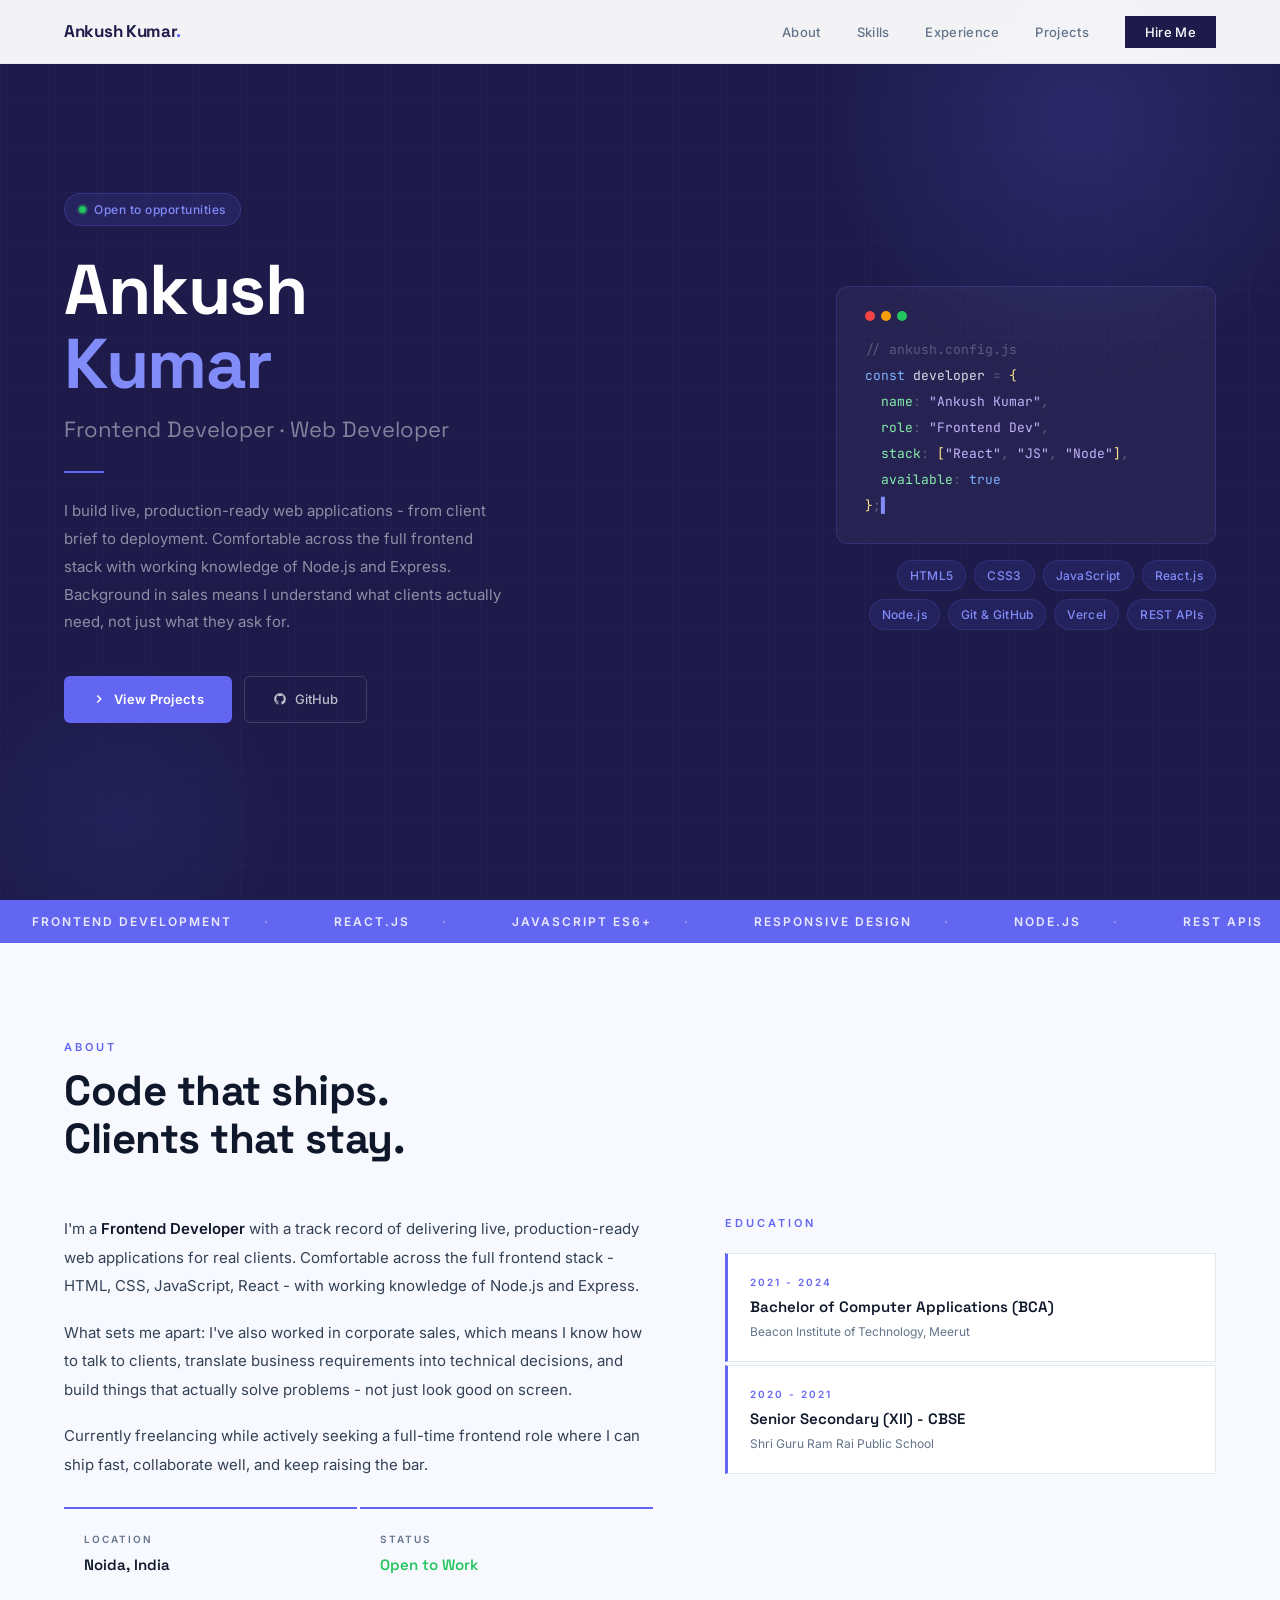
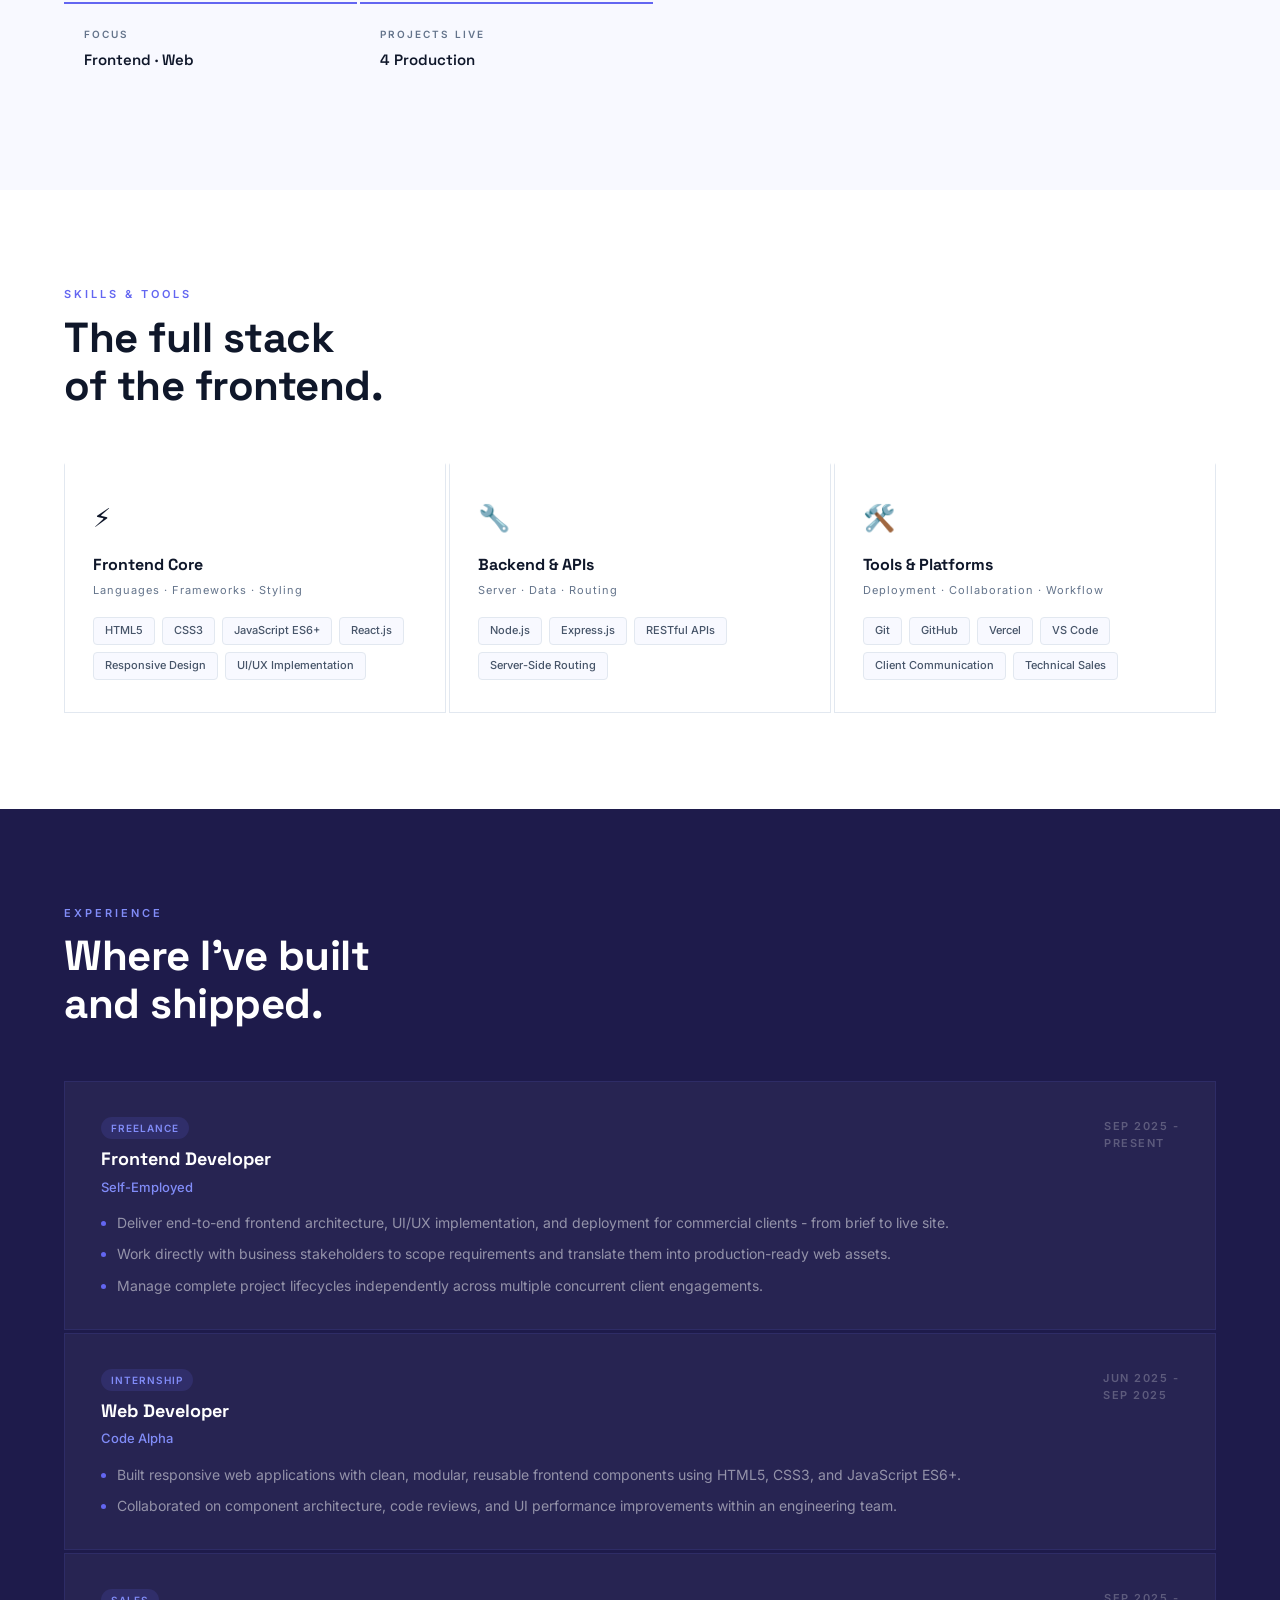
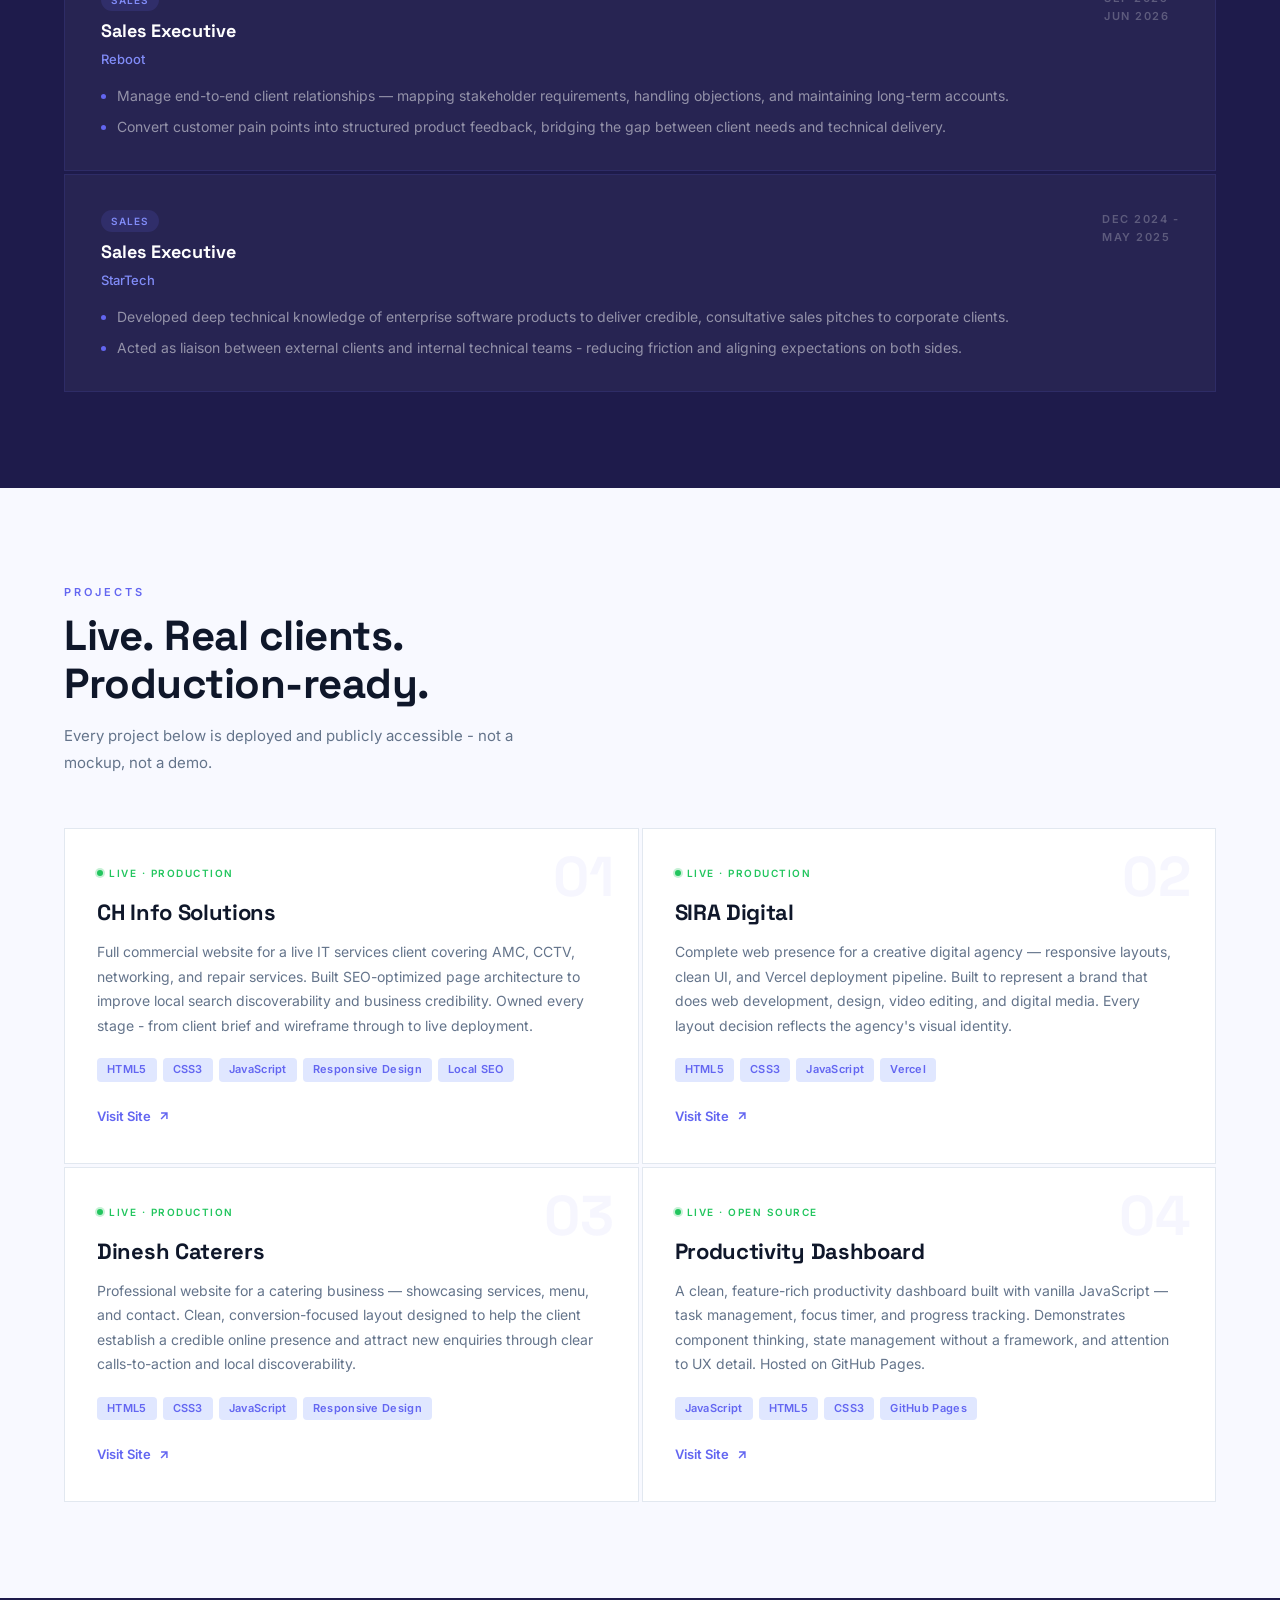
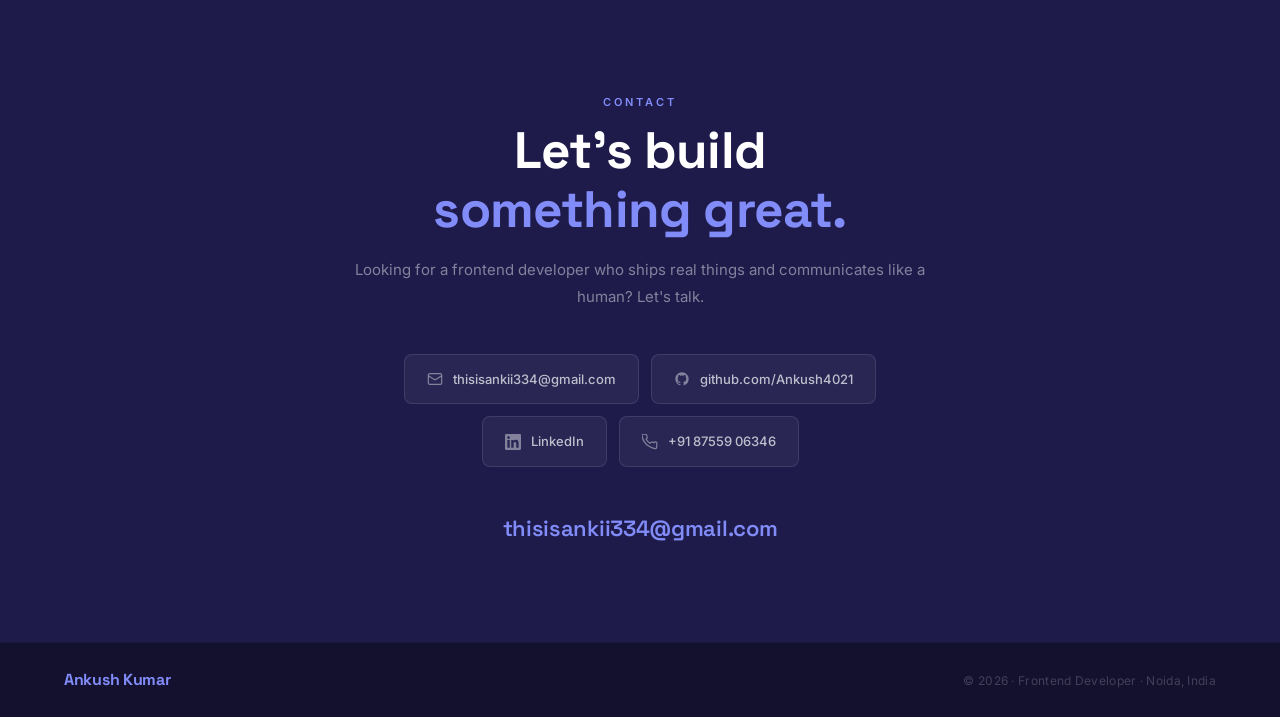
==== commit d955058a: "Porfolio" ====
--- a/ankush-portfolio.html
+++ b/ankush-portfolio.html
@@ -3,7 +3,7 @@
 <head>
   <meta charset="UTF-8">
   <meta name="viewport" content="width=device-width, initial-scale=1.0">
-  <title>Ankush Kumar — Frontend Developer</title>
+  <title>Ankush Kumar - Frontend Developer</title>
   <meta name="description" content="Frontend Developer building production-ready web applications. HTML, CSS, JavaScript, React — Noida, India.">
   <link rel="preconnect" href="https://fonts.googleapis.com">
   <link rel="preconnect" href="https://fonts.gstatic.com" crossorigin>
